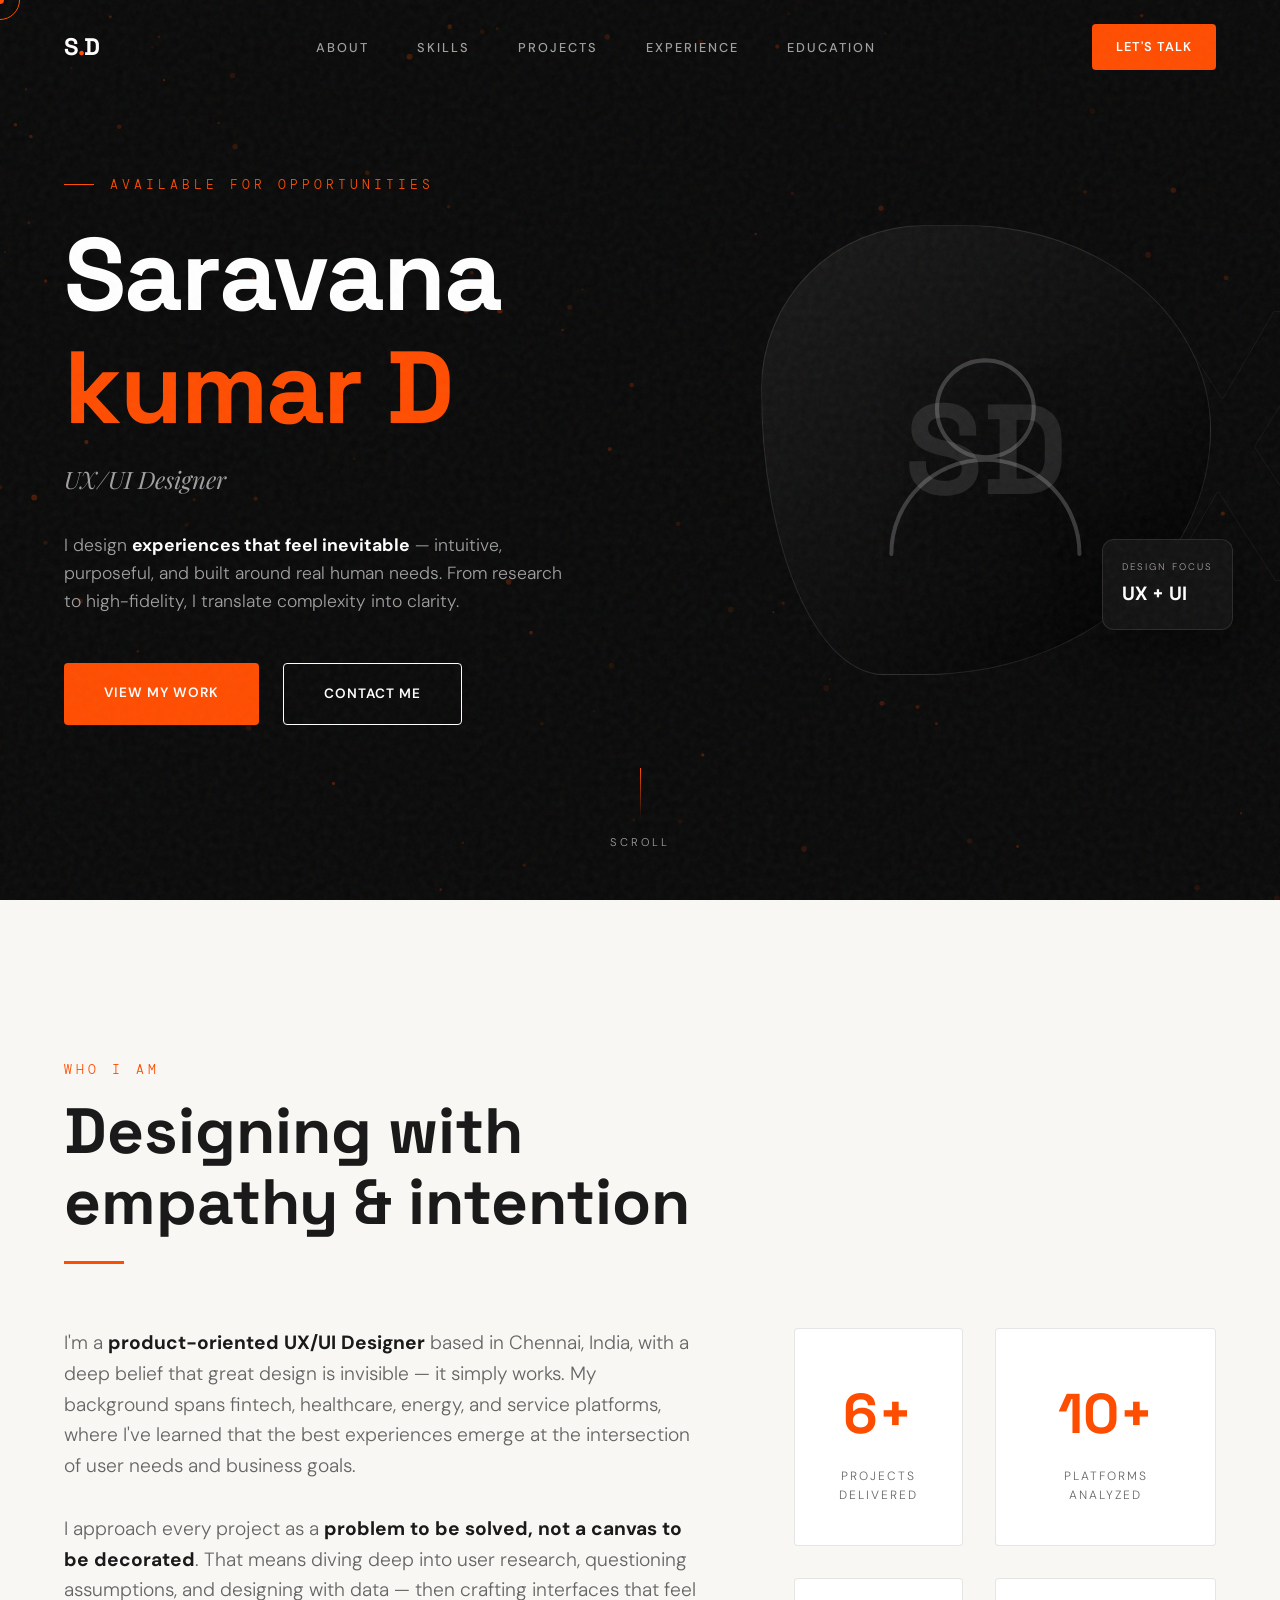
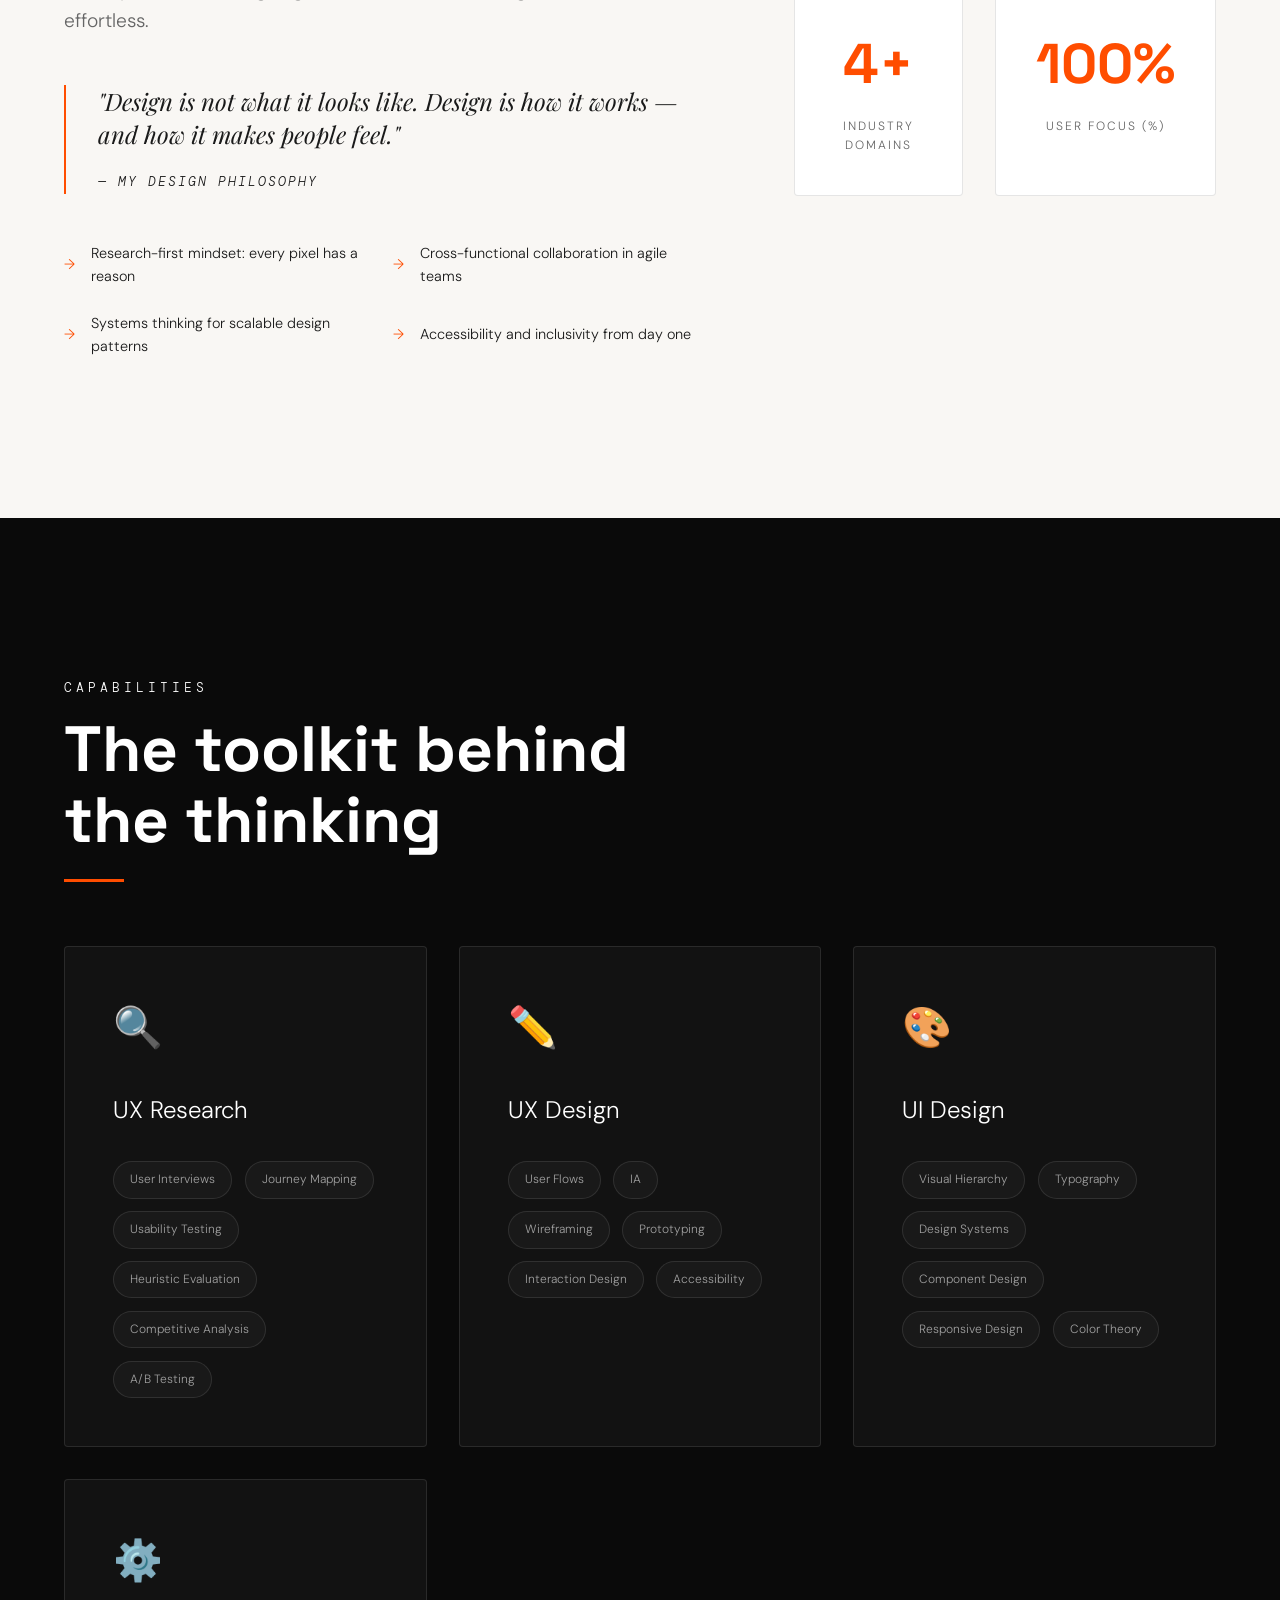
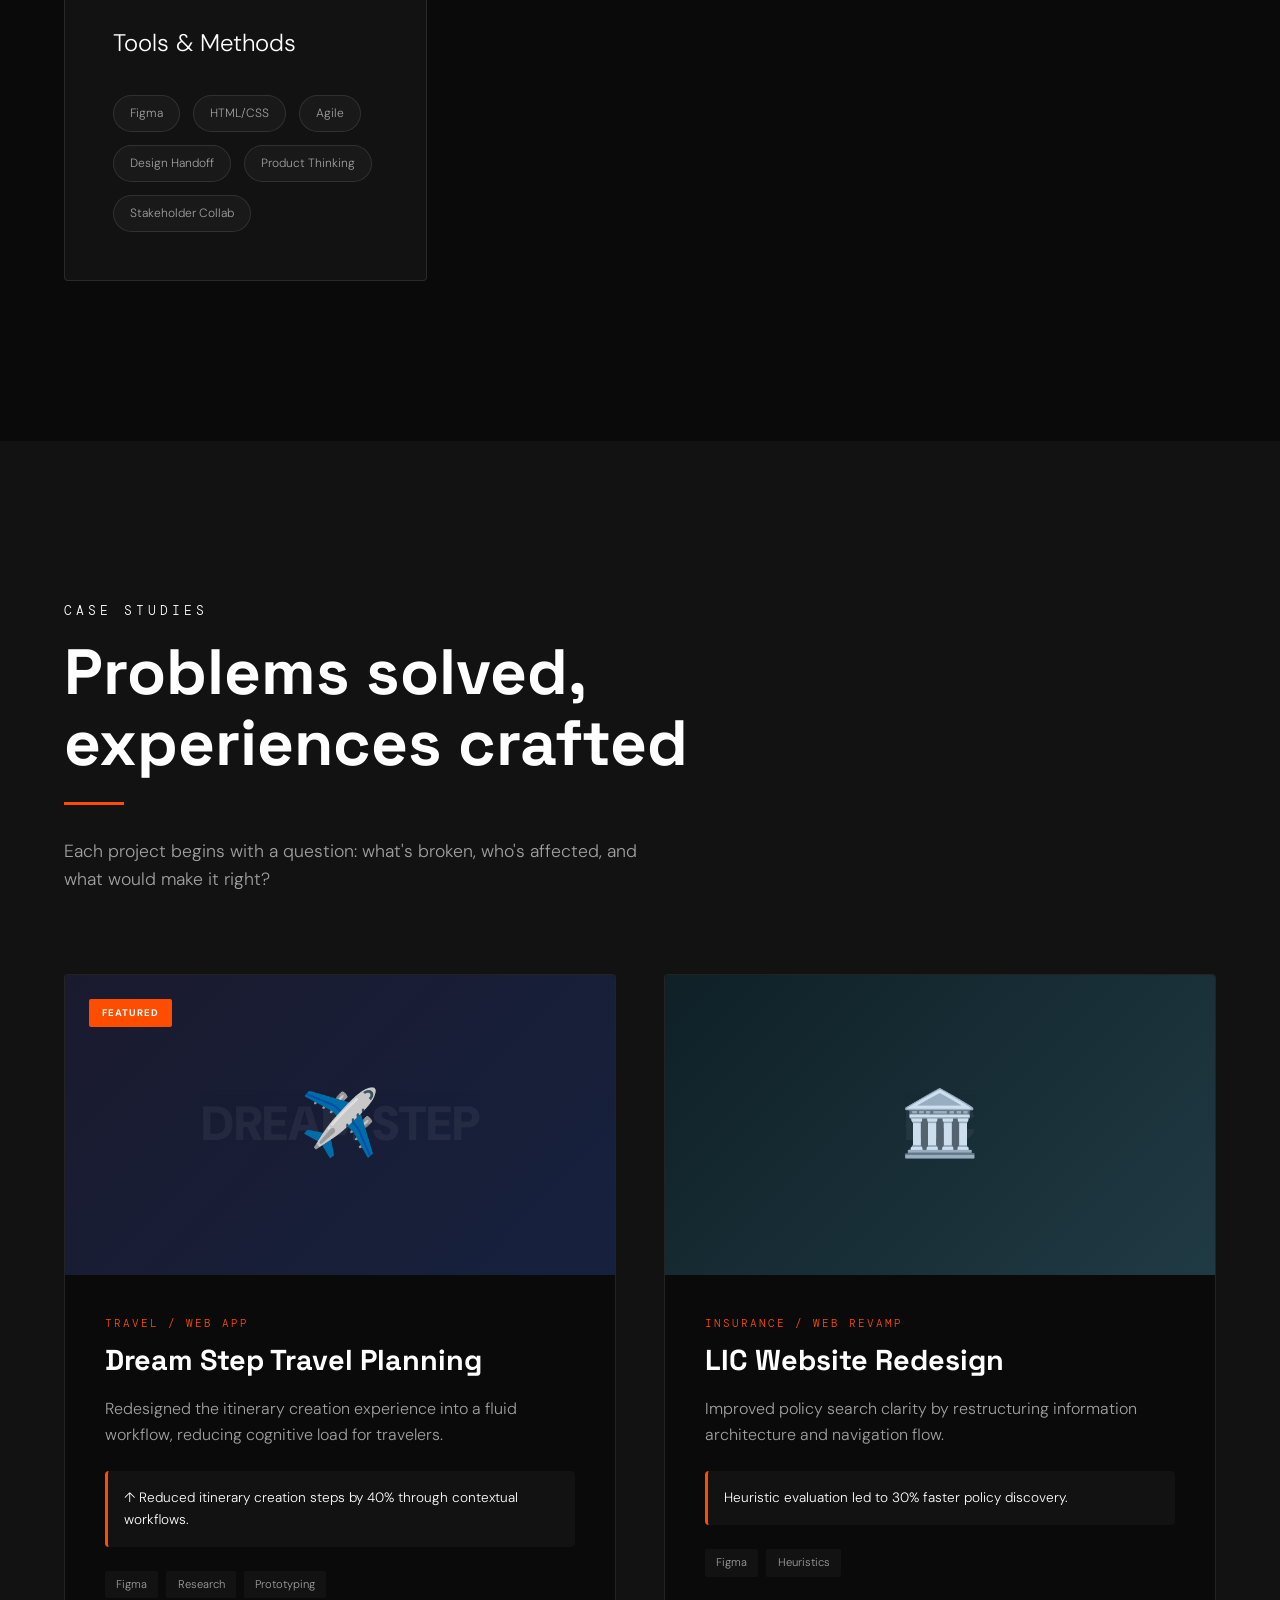
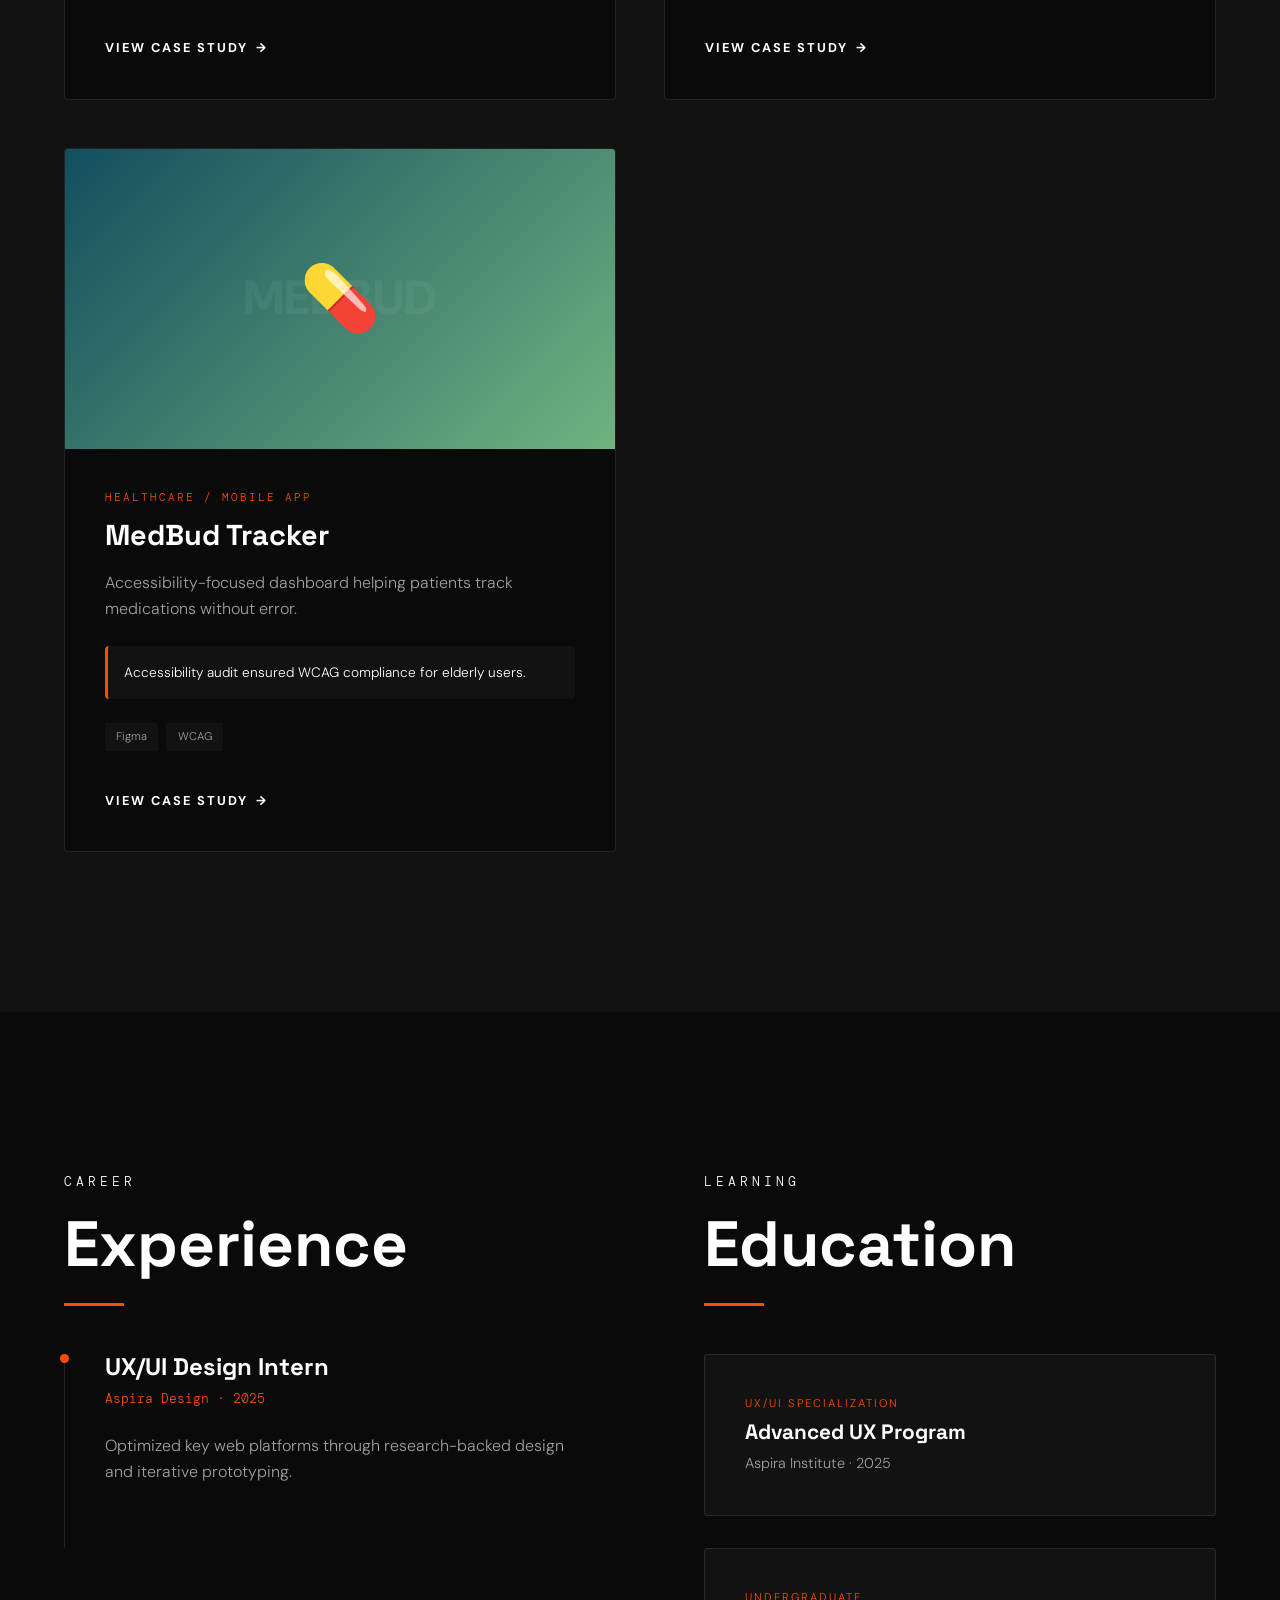
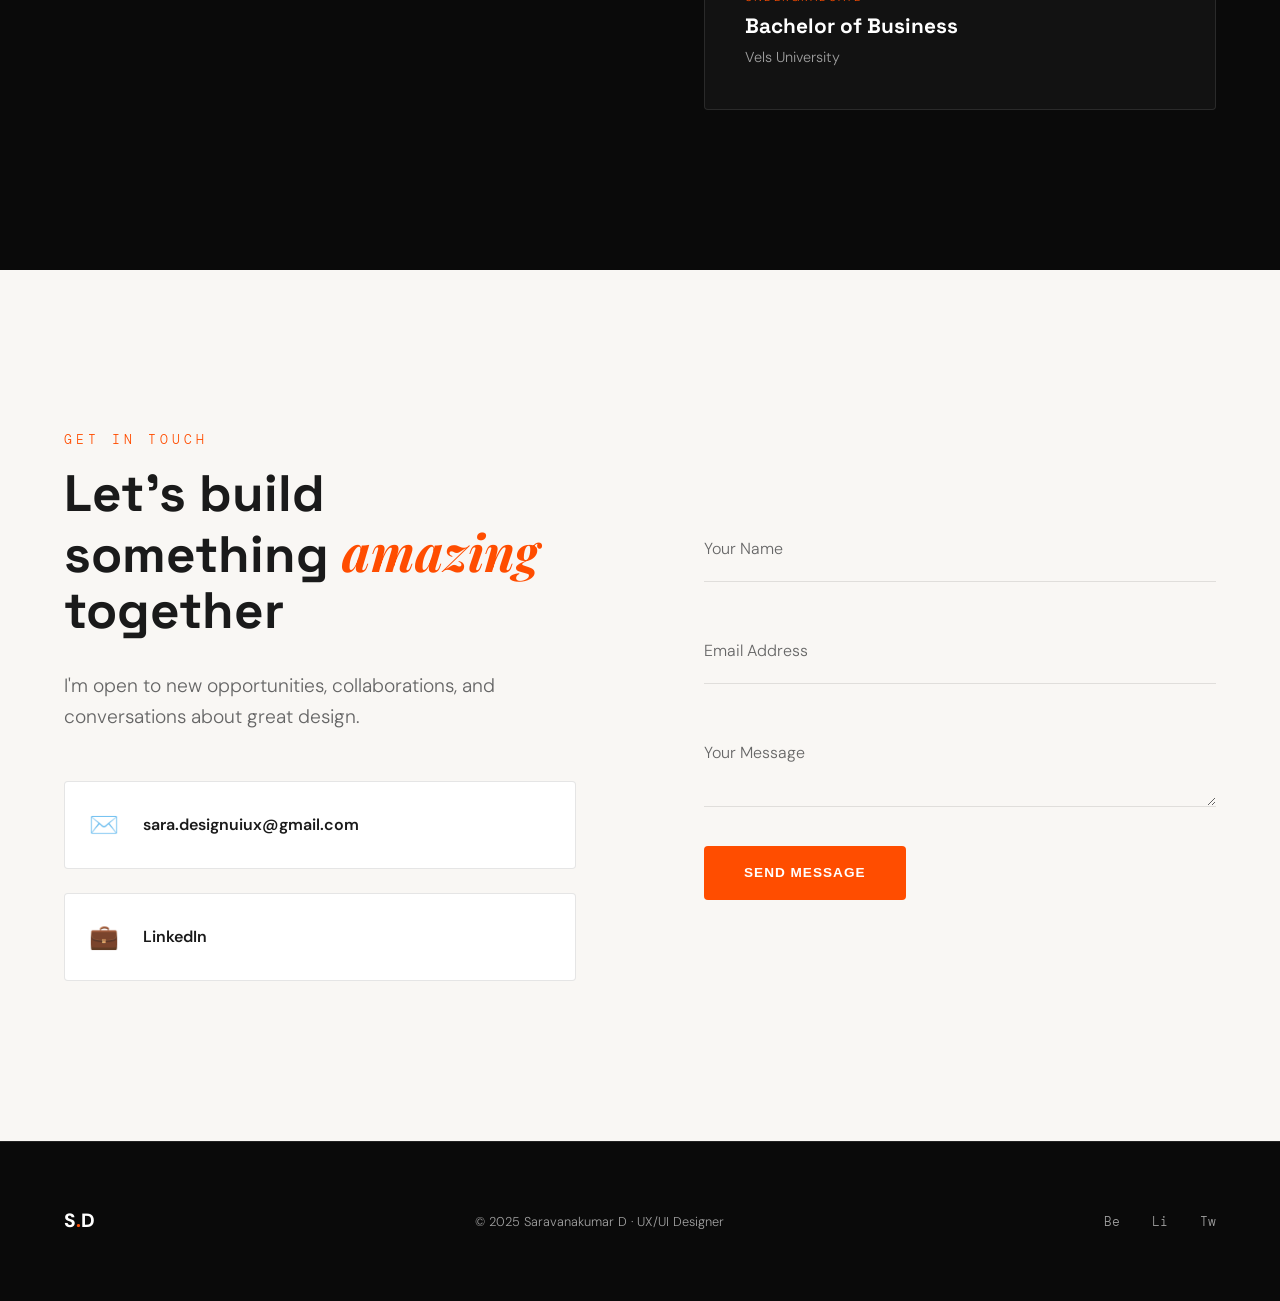
==== index.html @ cafb4a73 "Initial commit" ====
<!DOCTYPE html>
<html lang="en">
<head>
    <meta charset="UTF-8">
    <meta name="viewport" content="width=device-width, initial-scale=1.0">
    
    <!-- SEO Meta Tags -->
    <title>Saravanakumar D — UX/UI Designer & Product Thinker</title>
    <meta name="description" content="Portfolio of Saravanakumar D, a product-oriented UX/UI Designer based in Chennai. Designing intuitive, purposeful experiences that bridge user needs and business goals.">
    <meta name="keywords" content="UX Designer, UI Designer, Product Designer, Portfolio, Chennai, Saravanakumar, Design System, User Research">
    <meta name="author" content="Saravanakumar D">
    
    <!-- Open Graph / Facebook -->
    <meta property="og:type" content="website">
    <meta property="og:url" content="https://saravanakumar-portfolio.vercel.app/">
    <meta property="og:title" content="Saravanakumar D — UX/UI Designer">
    <meta property="og:description" content="Designing experiences that feel inevitable — intuitive, purposeful, and built around real human needs.">
    <meta property="og:image" content="https://saravanakumar-portfolio.vercel.app/og-image.png">

    <!-- Twitter -->
    <meta property="twitter:card" content="summary_large_image">
    <meta property="twitter:url" content="https://saravanakumar-portfolio.vercel.app/">
    <meta property="twitter:title" content="Saravanakumar D — UX/UI Designer">
    <meta property="twitter:description" content="Designing experiences that feel inevitable — intuitive, purposeful, and built around real human needs.">
    <meta property="twitter:image" content="https://saravanakumar-portfolio.vercel.app/og-image.png">

    <!-- Favicon -->
    <link rel="icon" type="image/svg+xml" href="data:image/svg+xml,<svg xmlns='http://www.w3.org/2000/svg' viewBox='0 0 100 100'><text y='.9em' font-size='90'>🎨</text></svg>">

    <!-- Fonts -->
    <link rel="preconnect" href="https://fonts.googleapis.com">
    <link rel="preconnect" href="https://fonts.gstatic.com" crossorigin>
    <link href="https://fonts.googleapis.com/css2?family=Playfair+Display:ital,wght@0,400;0,700;0,900;1,400&family=DM+Sans:wght@300;400;500;700&family=DM+Mono:wght@400;500&family=Space+Grotesk:wght@300;400;500;600;700&display=swap" rel="stylesheet">

    <!-- CSS -->
    <link rel="stylesheet" href="styles.css">
</head>
<body class="loading">
    
    <!-- Progress Bar -->
    <div id="progress-bar"></div>

    <!-- Custom Cursor -->
    <div id="cursor"></div>
    <div id="cursor-ring"></div>

    <!-- Navigation -->
    <nav id="nav">
        <a href="#hero" class="nav-logo">S<span>.</span>D</a>
        <ul class="nav-links">
            <li><a href="#about">About</a></li>
            <li><a href="#skills">Skills</a></li>
            <li><a href="#projects">Projects</a></li>
            <li><a href="#experience">Experience</a></li>
            <li><a href="#education">Education</a></li>
        </ul>
        <div class="nav-actions">
            <a href="#contact" class="nav-cta">Let's Talk</a>
            <button class="hamburger" id="hamburger" aria-label="Toggle Menu">
                <span></span><span></span><span></span>
            </button>
        </div>
    </nav>

    <!-- Mobile menu -->
    <div class="mobile-menu" id="mobileMenu">
        <button class="mobile-close" id="mobileClose" aria-label="Close Menu">✕</button>
        <div class="mobile-links">
            <a href="#about" class="mobile-link">About</a>
            <a href="#skills" class="mobile-link">Skills</a>
            <a href="#projects" class="mobile-link">Projects</a>
            <a href="#experience" class="mobile-link">Experience</a>
            <a href="#education" class="mobile-link">Education</a>
            <a href="#contact" class="mobile-link">Contact</a>
        </div>
    </div>

    <!-- Hero -->
    <section id="hero">
        <div class="hero-canvas-container">
            <canvas id="hero-canvas"></canvas>
        </div>
        <div class="hero-bg-text" id="hero-bg-text">UX</div>
        <div class="hero-content">
            <div class="hero-left">
                <div class="hero-eyebrow-container">
                    <p class="hero-eyebrow">Available for opportunities</p>
                </div>
                <h1 class="hero-name split-text">Saravana<br><span class="accent-text">kumar D</span></h1>
                <p class="hero-title typewriter" data-words='["UX/UI Designer", "Product Thinker", "Problem Solver"]'></p>
                <p class="hero-tagline">I design <strong>experiences that feel inevitable</strong> — intuitive, purposeful, and built around real human needs. From research to high-fidelity, I translate complexity into clarity.</p>
                <div class="hero-ctas">
                    <a href="#projects" class="btn-primary magnetic">View My Work</a>
                    <a href="#contact" class="btn-outline magnetic">Contact Me</a>
                </div>
            </div>
            <div class="hero-right">
                <div class="hero-avatar-wrap">
                    <div class="hero-dot"></div>
                    <div class="hero-avatar">
                        <div class="hero-avatar-initials">SD</div>
                        <div class="hero-avatar-inner">
                            <svg class="hero-avatar-icon" viewBox="0 0 200 200" fill="none">
                                <circle cx="100" cy="72" r="36" stroke="currentColor" stroke-width="3"/>
                                <path d="M30 180c0-38.66 31.34-70 70-70s70 31.34 70 70" stroke="currentColor" stroke-width="3" stroke-linecap="round"/>
                            </svg>
                        </div>
                    </div>
                    <div class="hero-badge floating">
                        <div class="badge-label">Design Focus</div>
                        <div class="badge-value">UX + UI</div>
                    </div>
                </div>
            </div>
        </div>
        <div class="hero-scroll-hint">
            <div class="scroll-line"></div>
            <span>Scroll</span>
        </div>
    </section>

    <!-- About -->
    <section id="about">
        <div class="container">
            <div class="section-header reveal">
                <p class="section-tag">Who I Am</p>
                <h2 class="section-title">Designing with<br>empathy & intention</h2>
                <div class="section-line"></div>
            </div>
            <div class="about-grid">
                <div class="about-text reveal-left">
                    <p>I'm a <strong>product-oriented UX/UI Designer</strong> based in Chennai, India, with a deep belief that great design is invisible — it simply works. My background spans fintech, healthcare, energy, and service platforms, where I've learned that the best experiences emerge at the intersection of user needs and business goals.</p>
                    <p>I approach every project as a <strong>problem to be solved, not a canvas to be decorated</strong>. That means diving deep into user research, questioning assumptions, and designing with data — then crafting interfaces that feel effortless.</p>
                    <div class="philosophy-block">
                        <blockquote>"Design is not what it looks like. Design is how it works — and how it makes people feel."</blockquote>
                        <cite>— My Design Philosophy</cite>
                    </div>
                    <ul class="differentiator-list">
                        <li>Research-first mindset: every pixel has a reason</li>
                        <li>Cross-functional collaboration in agile teams</li>
                        <li>Systems thinking for scalable design patterns</li>
                        <li>Accessibility and inclusivity from day one</li>
                    </ul>
                </div>
                <div class="about-visual reveal-right">
                    <div class="about-numbers">
                        <div class="num-card">
                            <div class="num" data-target="6">0</div>
                            <div class="num-label">Projects Delivered</div>
                        </div>
                        <div class="num-card">
                            <div class="num" data-target="10">0</div>
                            <div class="num-label">Platforms Analyzed</div>
                        </div>
                        <div class="num-card">
                            <div class="num" data-target="4">0</div>
                            <div class="num-label">Industry Domains</div>
                        </div>
                        <div class="num-card">
                            <div class="num" data-target="100">0</div>
                            <div class="num-label">User Focus (%)</div>
                        </div>
                    </div>
                </div>
            </div>
        </div>
    </section>

    <!-- Skills -->
    <section id="skills">
        <div class="container">
            <div class="section-header reveal">
                <p class="section-tag">Capabilities</p>
                <h2 class="section-title">The toolkit behind<br>the thinking</h2>
                <div class="section-line"></div>
            </div>
            <div class="skills-grid">
                <div class="skill-category reveal">
                    <div class="skill-category-icon">🔍</div>
                    <div class="skill-category-title">UX Research</div>
                    <div class="skill-tags">
                        <span class="skill-tag">User Interviews</span>
                        <span class="skill-tag">Journey Mapping</span>
                        <span class="skill-tag">Usability Testing</span>
                        <span class="skill-tag">Heuristic Evaluation</span>
                        <span class="skill-tag">Competitive Analysis</span>
                        <span class="skill-tag">A/B Testing</span>
                    </div>
                </div>
                <div class="skill-category reveal">
                    <div class="skill-category-icon">✏️</div>
                    <div class="skill-category-title">UX Design</div>
                    <div class="skill-tags">
                        <span class="skill-tag">User Flows</span>
                        <span class="skill-tag">IA</span>
                        <span class="skill-tag">Wireframing</span>
                        <span class="skill-tag">Prototyping</span>
                        <span class="skill-tag">Interaction Design</span>
                        <span class="skill-tag">Accessibility</span>
                    </div>
                </div>
                <div class="skill-category reveal">
                    <div class="skill-category-icon">🎨</div>
                    <div class="skill-category-title">UI Design</div>
                    <div class="skill-tags">
                        <span class="skill-tag">Visual Hierarchy</span>
                        <span class="skill-tag">Typography</span>
                        <span class="skill-tag">Design Systems</span>
                        <span class="skill-tag">Component Design</span>
                        <span class="skill-tag">Responsive Design</span>
                        <span class="skill-tag">Color Theory</span>
                    </div>
                </div>
                <div class="skill-category reveal">
                    <div class="skill-category-icon">⚙️</div>
                    <div class="skill-category-title">Tools & Methods</div>
                    <div class="skill-tags">
                        <span class="skill-tag">Figma</span>
                        <span class="skill-tag">HTML/CSS</span>
                        <span class="skill-tag">Agile</span>
                        <span class="skill-tag">Design Handoff</span>
                        <span class="skill-tag">Product Thinking</span>
                        <span class="skill-tag">Stakeholder Collab</span>
                    </div>
                </div>
            </div>
        </div>
    </section>

    <!-- Projects -->
    <section id="projects">
        <div class="container">
            <div class="section-header reveal">
                <p class="section-tag">Case Studies</p>
                <h2 class="section-title">Problems solved,<br>experiences crafted</h2>
                <div class="section-line"></div>
                <p class="projects-intro">Each project begins with a question: what's broken, who's affected, and what would make it right?</p>
            </div>
            
            <div class="projects-grid">
                <!-- Project 1: Dream Step -->
                <div class="project-card reveal" data-tilt>
                    <div class="project-card-visual" style="background: linear-gradient(135deg, #1a1a2e 0%, #16213e 100%);">
                        <div class="project-visual-label">Dream Step</div>
                        <div class="project-visual-icon">✈️</div>
                        <span class="project-tag">Featured</span>
                    </div>
                    <div class="project-card-body">
                        <p class="project-domain">Travel / Web App</p>
                        <h3 class="project-title">Dream Step Travel Planning</h3>
                        <p class="project-description">Redesigned the itinerary creation experience into a fluid workflow, reducing cognitive load for travelers.</p>
                        <div class="project-outcome">↑ Reduced itinerary creation steps by 40% through contextual workflows.</div>
                        <div class="project-tags">
                            <span class="tool-chip">Figma</span>
                            <span class="tool-chip">Research</span>
                            <span class="tool-chip">Prototyping</span>
                        </div>
                        <div class="project-ctas">
                            <a href="https://www.behance.net/sara0408" target="_blank" class="project-link primary">View Case Study</a>
                        </div>
                    </div>
                </div>

                <!-- Project 2: LIC -->
                <div class="project-card reveal" data-tilt>
                    <div class="project-card-visual" style="background: linear-gradient(135deg, #0f2027, #203a43);">
                        <div class="project-visual-label">LIC</div>
                        <div class="project-visual-icon">🏛️</div>
                    </div>
                    <div class="project-card-body">
                        <p class="project-domain">Insurance / Web Revamp</p>
                        <h3 class="project-title">LIC Website Redesign</h3>
                        <p class="project-description">Improved policy search clarity by restructuring information architecture and navigation flow.</p>
                        <div class="project-outcome">Heuristic evaluation led to 30% faster policy discovery.</div>
                        <div class="project-tags">
                            <span class="tool-chip">Figma</span>
                            <span class="tool-chip">Heuristics</span>
                        </div>
                        <div class="project-ctas">
                            <a href="https://www.behance.net/sara0408" target="_blank" class="project-link primary">View Case Study</a>
                        </div>
                    </div>
                </div>

                <!-- Project 3: MedBud -->
                <div class="project-card reveal" data-tilt>
                    <div class="project-card-visual" style="background: linear-gradient(135deg, #134e5e, #71b280);">
                        <div class="project-visual-label">MedBud</div>
                        <div class="project-visual-icon">💊</div>
                    </div>
                    <div class="project-card-body">
                        <p class="project-domain">Healthcare / Mobile App</p>
                        <h3 class="project-title">MedBud Tracker</h3>
                        <p class="project-description">Accessibility-focused dashboard helping patients track medications without error.</p>
                        <div class="project-outcome">Accessibility audit ensured WCAG compliance for elderly users.</div>
                        <div class="project-tags">
                            <span class="tool-chip">Figma</span>
                            <span class="tool-chip">WCAG</span>
                        </div>
                        <div class="project-ctas">
                            <a href="https://www.behance.net/sara0408" target="_blank" class="project-link primary">View Case Study</a>
                        </div>
                    </div>
                </div>

                <!-- More projects can be added here -->
            </div>
        </div>
    </section>

    <!-- Experience & Education -->
    <section id="experience">
        <div class="container">
            <div class="dual-grid">
                <div class="exp-section reveal-left">
                    <div class="section-header">
                        <p class="section-tag">Career</p>
                        <h2 class="section-title">Experience</h2>
                        <div class="section-line"></div>
                    </div>
                    <div class="exp-timeline">
                        <div class="exp-item">
                            <h3 class="exp-role">UX/UI Design Intern</h3>
                            <p class="exp-company">Aspira Design · 2025</p>
                            <p class="exp-desc">Optimized key web platforms through research-backed design and iterative prototyping.</p>
                        </div>
                    </div>
                </div>
                <div class="edu-section reveal-right">
                    <div class="section-header">
                        <p class="section-tag">Learning</p>
                        <h2 class="section-title">Education</h2>
                        <div class="section-line"></div>
                    </div>
                    <div class="edu-grid">
                        <div class="edu-card">
                            <p class="edu-type">UX/UI Specialization</p>
                            <h3 class="edu-degree">Advanced UX Program</h3>
                            <p class="edu-institution">Aspira Institute · 2025</p>
                        </div>
                        <div class="edu-card">
                            <p class="edu-type">Undergraduate</p>
                            <h3 class="edu-degree">Bachelor of Business</h3>
                            <p class="edu-institution">Vels University</p>
                        </div>
                    </div>
                </div>
            </div>
        </div>
    </section>

    <!-- Contact -->
    <section id="contact">
        <div class="container">
            <div class="contact-wrap">
                <div class="contact-info reveal-left">
                    <p class="section-tag">Get In Touch</p>
                    <h2 class="contact-title">Let's build something <span class="accent-text italic">amazing</span> together</h2>
                    <p class="contact-desc">I'm open to new opportunities, collaborations, and conversations about great design.</p>
                    <div class="contact-links">
                        <a href="mailto:sara.designuiux@gmail.com" class="contact-link magnetic">
                            <span class="icon">✉️</span>
                            <span class="text">sara.designuiux@gmail.com</span>
                        </a>
                        <a href="https://www.linkedin.com/in/sara0408/" target="_blank" class="contact-link magnetic">
                            <span class="icon">💼</span>
                            <span class="text">LinkedIn</span>
                        </a>
                    </div>
                </div>
                <div class="contact-form-container reveal-right">
                    <form class="contact-form" id="contact-form">
                        <div class="form-group">
                            <input type="text" id="name" required placeholder=" ">
                            <label for="name">Your Name</label>
                        </div>
                        <div class="form-group">
                            <input type="email" id="email" required placeholder=" ">
                            <label for="email">Email Address</label>
                        </div>
                        <div class="form-group">
                            <textarea id="message" required placeholder=" "></textarea>
                            <label for="message">Your Message</label>
                        </div>
                        <button type="submit" class="form-submit btn-primary magnetic">Send Message</button>
                    </form>
                </div>
            </div>
        </div>
    </section>

    <!-- Footer -->
    <footer>
        <div class="container">
            <div class="footer-content">
                <div class="footer-logo">S<span>.</span>D</div>
                <p class="footer-copy">© 2025 Saravanakumar D · UX/UI Designer</p>
                <div class="footer-socials">
                    <a href="#" class="social-link">Be</a>
                    <a href="#" class="social-link">Li</a>
                    <a href="#" class="social-link">Tw</a>
                </div>
            </div>
        </div>
    </footer>

    <!-- JS Scripts -->
    <script src="script.js"></script>
</body>
</html>
---- styles.css ----
/* ── Design System ── */
:root {
    /* Colors */
    --bg-primary: #0a0a0a;
    --bg-secondary: #121212;
    --bg-paper: #f9f7f4;
    --text-primary: #ffffff;
    --text-secondary: #a0a0a0;
    --text-dark: #1a1a1a;
    --text-muted: #666666;
    --accent: #ff4d00; /* Vibrant Orange */
    --accent-glow: rgba(255, 77, 0, 0.3);
    --border: rgba(255, 255, 255, 0.1);
    --border-dark: rgba(0, 0, 0, 0.1);
    --glass: rgba(255, 255, 255, 0.03);
    --glass-dark: rgba(0, 0, 0, 0.6);
    
    /* Typography */
    --font-serif: 'Playfair Display', serif;
    --font-sans: 'Space Grotesk', sans-serif;
    --font-body: 'DM Sans', sans-serif;
    --font-mono: 'DM Mono', monospace;

    /* Spacing & Misc */
    --section-padding: 10rem 5vw;
    --container-max: 1400px;
    --radius: 4px;
    --transition: 0.6s cubic-bezier(0.22, 1, 0.36, 1);
    --transition-fast: 0.3s ease;
}

/* ── Base Styles ── */
*, *::before, *::after {
    box-sizing: border-box;
    margin: 0;
    padding: 0;
}

html {
    scroll-behavior: smooth;
    font-size: 16px;
    background: var(--bg-primary);
}

body {
    font-family: var(--font-body);
    font-weight: 300;
    line-height: 1.6;
    color: var(--text-primary);
    overflow-x: hidden;
    background: var(--bg-primary);
}

body.loading {
    overflow: hidden;
}

.container {
    max-width: var(--container-max);
    margin: 0 auto;
    width: 100%;
}

a {
    text-decoration: none;
    color: inherit;
    transition: var(--transition-fast);
}

ul {
    list-style: none;
}

img {
    max-width: 100%;
    display: block;
}

h1, h2, h3, h4 {
    font-family: var(--font-sans);
    line-height: 1.1;
    font-weight: 700;
}

.accent-text {
    color: var(--accent);
}

.italic {
    font-style: italic;
    font-family: var(--font-serif);
}

/* ── Custom Scrollbar ── */
::-webkit-scrollbar {
    width: 6px;
}
::-webkit-scrollbar-track {
    background: var(--bg-primary);
}
::-webkit-scrollbar-thumb {
    background: var(--accent);
    border-radius: 10px;
}

/* ── Grain Texture Overlay ── */
body::after {
    content: '';
    position: fixed;
    top: 0; left: 0;
    width: 100%; height: 100%;
    background-image: url("data:image/svg+xml,%3Csvg viewBox='0 0 200 200' xmlns='http://www.w3.org/2000/svg'%3E%3Cfilter id='noiseFilter'%3E%3CfeTurbulence type='fractalNoise' baseFrequency='0.65' numOctaves='3' stitchTiles='stitch'/%3E%3C/filter%3E%3Crect width='100%25' height='100%25' filter='url(%23noiseFilter)'/%3E%3C/svg%3E");
    opacity: 0.05;
    pointer-events: none;
    z-index: 9999;
}

/* ── Progress Bar ── */
#progress-bar {
    position: fixed;
    top: 0; left: 0;
    height: 3px;
    background: var(--accent);
    z-index: 10001;
    width: 0%;
    transition: width 0.1s ease;
}

/* ── Cursor ── */
#cursor {
    position: fixed; width: 8px; height: 8px;
    background: var(--accent); border-radius: 50%;
    pointer-events: none; z-index: 10000;
    transform: translate(-50%, -50%);
    transition: transform 0.1s ease;
}
#cursor-ring {
    position: fixed; width: 40px; height: 40px;
    border: 1px solid var(--accent); border-radius: 50%;
    pointer-events: none; z-index: 9999;
    transform: translate(-50%, -50%);
    transition: transform 0.2s cubic-bezier(0.23, 1, 0.32, 1);
}

/* ── Navigation ── */
nav {
    position: fixed;
    top: 0; left: 0; right: 0;
    display: flex;
    justify-content: space-between;
    align-items: center;
    padding: 1.5rem 5vw;
    z-index: 1000;
    transition: var(--transition);
}

nav.scrolled {
    background: var(--glass-dark);
    backdrop-filter: blur(20px);
    padding: 1rem 5vw;
    border-bottom: 1px solid var(--border);
}

.nav-logo {
    font-family: var(--font-sans);
    font-size: 1.5rem;
    font-weight: 800;
    letter-spacing: -1px;
}

.nav-logo span {
    color: var(--accent);
}

.nav-links {
    display: flex;
    gap: 3rem;
}

.nav-links a {
    font-size: 0.8rem;
    font-weight: 500;
    text-transform: uppercase;
    letter-spacing: 2px;
    color: var(--text-secondary);
    position: relative;
}

.nav-links a:hover, .nav-links a.active {
    color: var(--text-primary);
}

.nav-links a::after {
    content: '';
    position: absolute;
    bottom: -5px; left: 0;
    width: 0; height: 1px;
    background: var(--accent);
    transition: var(--transition-fast);
}

.nav-links a:hover::after, .nav-links a.active::after {
    width: 100%;
}

.nav-actions {
    display: flex;
    align-items: center;
    gap: 2rem;
}

.nav-cta {
    padding: 0.8rem 1.5rem;
    background: var(--accent);
    color: white;
    font-size: 0.8rem;
    font-weight: 600;
    text-transform: uppercase;
    letter-spacing: 1px;
    border-radius: var(--radius);
}

.nav-cta:hover {
    transform: translateY(-2px);
    box-shadow: 0 10px 20px var(--accent-glow);
}

.hamburger {
    display: none;
    flex-direction: column;
    gap: 6px;
    background: none;
    border: none;
    cursor: pointer;
}

.hamburger span {
    width: 25px;
    height: 2px;
    background: var(--text-primary);
    transition: var(--transition-fast);
}

/* ── Hero Section ── */
#hero {
    height: 100vh;
    width: 100%;
    display: flex;
    align-items: center;
    position: relative;
    overflow: hidden;
    padding: 0 5vw;
}

.hero-canvas-container {
    position: absolute;
    top: 0; left: 0;
    width: 100%; height: 100%;
    z-index: 0;
    opacity: 0.4;
}

.hero-bg-text {
    position: absolute;
    right: -5vw; top: 50%;
    transform: translateY(-50%);
    font-size: clamp(10rem, 30vw, 40rem);
    font-weight: 900;
    color: transparent;
    -webkit-text-stroke: 1px rgba(255, 255, 255, 0.05);
    line-height: 0.8;
    z-index: 1;
    pointer-events: none;
}

.hero-content {
    display: grid;
    grid-template-columns: 1.2fr 0.8fr;
    align-items: center;
    width: 100%;
    position: relative;
    z-index: 2;
}

.hero-eyebrow {
    font-family: var(--font-mono);
    color: var(--accent);
    text-transform: uppercase;
    letter-spacing: 4px;
    font-size: 0.8rem;
    margin-bottom: 1.5rem;
    display: flex;
    align-items: center;
    gap: 1rem;
}

.hero-eyebrow::before {
    content: '';
    width: 30px;
    height: 1px;
    background: var(--accent);
}

.hero-name {
    font-size: clamp(4rem, 8vw, 7rem);
    margin-bottom: 1rem;
    letter-spacing: -2px;
}

.hero-title {
    font-size: 1.5rem;
    font-family: var(--font-serif);
    font-style: italic;
    color: var(--text-secondary);
    margin-bottom: 2rem;
    min-height: 1.5em;
}

.hero-tagline {
    max-width: 500px;
    color: var(--text-secondary);
    font-size: 1.1rem;
    margin-bottom: 3rem;
}

.hero-tagline strong {
    color: var(--text-primary);
}

.hero-ctas {
    display: flex;
    gap: 1.5rem;
}

.btn-primary {
    padding: 1.2rem 2.5rem;
    background: var(--accent);
    color: white;
    font-weight: 600;
    text-transform: uppercase;
    letter-spacing: 1px;
    font-size: 0.85rem;
    border-radius: var(--radius);
    display: inline-block;
}

.btn-outline {
    padding: 1.2rem 2.5rem;
    border: 1px solid var(--text-primary);
    color: var(--text-primary);
    font-weight: 600;
    text-transform: uppercase;
    letter-spacing: 1px;
    font-size: 0.85rem;
    border-radius: var(--radius);
    display: inline-block;
}

.btn-outline:hover {
    background: var(--text-primary);
    color: var(--bg-primary);
}

.hero-avatar-wrap {
    position: relative;
    width: 100%;
    max-width: 450px;
    aspect-ratio: 1;
    margin: 0 auto;
}

.hero-avatar {
    width: 100%; height: 100%;
    background: linear-gradient(135deg, #1a1a1a, #000);
    border: 1px solid var(--border);
    border-radius: 40% 60% 70% 30% / 40% 50% 60% 70%;
    display: flex;
    align-items: center;
    justify-content: center;
    position: relative;
    overflow: hidden;
    animation: blob 10s infinite alternate;
}

@keyframes blob {
    0% { border-radius: 40% 60% 70% 30% / 40% 50% 60% 70%; }
    100% { border-radius: 70% 30% 50% 50% / 30% 60% 40% 70%; }
}

.hero-avatar-initials {
    font-size: 8rem;
    font-weight: 900;
    opacity: 0.1;
    font-family: var(--font-sans);
}

.hero-avatar-inner {
    position: absolute;
    width: 60%;
    color: var(--text-primary);
    opacity: 0.2;
}

.hero-badge {
    position: absolute;
    bottom: 10%; right: -5%;
    background: var(--bg-secondary);
    border: 1px solid var(--border);
    padding: 1.2rem;
    border-radius: 12px;
    box-shadow: 0 20px 40px rgba(0,0,0,0.5);
    z-index: 10;
}

.badge-label {
    font-size: 0.6rem;
    text-transform: uppercase;
    letter-spacing: 2px;
    color: var(--text-secondary);
    margin-bottom: 0.3rem;
}

.badge-value {
    font-weight: 700;
    font-size: 1.2rem;
    font-family: var(--font-sans);
}

.hero-scroll-hint {
    position: absolute;
    bottom: 3rem; left: 50%;
    transform: translateX(-50%);
    display: flex;
    flex-direction: column;
    align-items: center;
    gap: 1rem;
    color: var(--text-secondary);
    font-size: 0.7rem;
    text-transform: uppercase;
    letter-spacing: 3px;
}

.scroll-line {
    width: 1px; height: 50px;
    background: linear-gradient(to bottom, var(--accent), transparent);
    animation: scroll-line 2s infinite;
}

@keyframes scroll-line {
    0% { transform: scaleY(0); transform-origin: top; }
    50% { transform: scaleY(1); transform-origin: top; }
    51% { transform: scaleY(1); transform-origin: bottom; }
    100% { transform: scaleY(0); transform-origin: bottom; }
}

/* ── Reveal Animations ── */
.reveal { opacity: 0; transform: translateY(40px); transition: var(--transition); }
.reveal-left { opacity: 0; transform: translateX(-40px); transition: var(--transition); }
.reveal-right { opacity: 0; transform: translateX(40px); transition: var(--transition); }
.visible { opacity: 1; transform: translate(0, 0); }

/* ── About Section ── */
#about {
    background: var(--bg-paper);
    color: var(--text-dark);
    padding: var(--section-padding);
}

#about .section-tag { color: var(--accent); }
#about .section-title { color: var(--text-dark); }
#about .section-line { background: var(--accent); }

.about-grid {
    display: grid;
    grid-template-columns: 1.2fr 0.8fr;
    gap: 6rem;
    margin-top: 4rem;
}

.about-text p {
    font-size: 1.2rem;
    margin-bottom: 2rem;
    color: var(--text-muted);
}

.about-text strong {
    color: var(--text-dark);
}

.philosophy-block {
    margin: 3rem 0;
    padding-left: 2rem;
    border-left: 2px solid var(--accent);
}

.philosophy-block blockquote {
    font-family: var(--font-serif);
    font-size: 1.5rem;
    font-style: italic;
    line-height: 1.4;
    margin-bottom: 1rem;
}

.philosophy-block cite {
    font-family: var(--font-mono);
    font-size: 0.8rem;
    text-transform: uppercase;
    letter-spacing: 2px;
}

.differentiator-list {
    display: grid;
    grid-template-columns: 1fr 1fr;
    gap: 1.5rem;
}

.differentiator-list li {
    font-size: 0.9rem;
    display: flex;
    align-items: center;
    gap: 1rem;
}

.differentiator-list li::before {
    content: '→';
    color: var(--accent);
}

.about-numbers {
    display: grid;
    grid-template-columns: 1fr 1fr;
    gap: 2rem;
}

.num-card {
    padding: 2.5rem;
    background: white;
    border: 1px solid var(--border-dark);
    border-radius: var(--radius);
    text-align: center;
    transition: var(--transition);
}

.num-card:hover {
    transform: translateY(-10px);
    box-shadow: 0 20px 40px rgba(0,0,0,0.05);
    border-color: var(--accent);
}

.num {
    font-size: 3.5rem;
    font-family: var(--font-sans);
    font-weight: 700;
    color: var(--accent);
    margin-bottom: 0.5rem;
}

.num-label {
    font-size: 0.75rem;
    text-transform: uppercase;
    letter-spacing: 2px;
    color: var(--text-muted);
}

/* ── Section Headers ── */
.section-tag {
    font-family: var(--font-mono);
    font-size: 0.8rem;
    text-transform: uppercase;
    letter-spacing: 4px;
    margin-bottom: 1rem;
}

.section-title {
    font-size: clamp(2.5rem, 5vw, 4rem);
    margin-bottom: 1.5rem;
}

.section-line {
    width: 60px;
    height: 3px;
    background: var(--accent);
}

/* ── Skills Section ── */
#skills {
    padding: var(--section-padding);
}

.skills-grid {
    display: grid;
    grid-template-columns: repeat(auto-fit, minmax(280px, 1fr));
    gap: 2rem;
    margin-top: 4rem;
}

.skill-category {
    padding: 3rem;
    background: var(--bg-secondary);
    border: 1px solid var(--border);
    border-radius: var(--radius);
    transition: var(--transition);
}

.skill-category:hover {
    border-color: var(--accent);
    transform: translateY(-10px);
    background: #1a1a1a;
}

.skill-category-icon {
    font-size: 2.5rem;
    margin-bottom: 2rem;
}

.skill-category-title {
    font-size: 1.5rem;
    margin-bottom: 2rem;
}

.skill-tags {
    display: flex;
    flex-wrap: wrap;
    gap: 0.8rem;
}

.skill-tag {
    font-size: 0.75rem;
    padding: 0.5rem 1rem;
    background: var(--glass);
    border: 1px solid var(--border);
    border-radius: 100px;
    color: var(--text-secondary);
    transition: var(--transition-fast);
}

.skill-category:hover .skill-tag {
    border-color: var(--accent-glow);
    color: var(--text-primary);
}

/* ── Projects Section ── */
#projects {
    background: var(--bg-secondary);
    padding: var(--section-padding);
}

.projects-intro {
    max-width: 600px;
    color: var(--text-secondary);
    margin-top: 2rem;
    font-size: 1.1rem;
}

.projects-grid {
    display: grid;
    grid-template-columns: repeat(auto-fill, minmax(400px, 1fr));
    gap: 3rem;
    margin-top: 5rem;
}

.project-card {
    background: var(--bg-primary);
    border-radius: var(--radius);
    overflow: hidden;
    border: 1px solid var(--border);
    display: flex;
    flex-direction: column;
    transition: var(--transition);
}

.project-card:hover {
    transform: translateY(-10px);
    border-color: var(--accent);
    box-shadow: 0 30px 60px rgba(0,0,0,0.5);
}

.project-card-visual {
    height: 300px;
    position: relative;
    display: flex;
    align-items: center;
    justify-content: center;
    overflow: hidden;
}

.project-visual-label {
    font-size: 3rem;
    font-weight: 900;
    opacity: 0.05;
    position: absolute;
    text-transform: uppercase;
    text-align: center;
}

.project-visual-icon {
    font-size: 4rem;
    z-index: 1;
}

.project-tag {
    position: absolute;
    top: 1.5rem; left: 1.5rem;
    background: var(--accent);
    color: white;
    font-size: 0.6rem;
    text-transform: uppercase;
    font-weight: 700;
    padding: 0.4rem 0.8rem;
    border-radius: 2px;
    letter-spacing: 1px;
}

.project-card-body {
    padding: 2.5rem;
    flex: 1;
    display: flex;
    flex-direction: column;
}

.project-domain {
    font-family: var(--font-mono);
    font-size: 0.7rem;
    color: var(--accent);
    text-transform: uppercase;
    letter-spacing: 2px;
    margin-bottom: 0.8rem;
}

.project-title {
    font-size: 1.8rem;
    margin-bottom: 1.2rem;
}

.project-description {
    color: var(--text-secondary);
    margin-bottom: 1.5rem;
    font-size: 1rem;
}

.project-outcome {
    background: var(--glass);
    padding: 1rem;
    border-radius: 4px;
    font-size: 0.85rem;
    margin-bottom: 1.5rem;
    border-left: 3px solid var(--accent);
}

.project-tags {
    display: flex;
    gap: 0.5rem;
    margin-bottom: 2.5rem;
}

.tool-chip {
    font-size: 0.7rem;
    background: var(--bg-secondary);
    padding: 0.3rem 0.7rem;
    border-radius: 2px;
    color: var(--text-secondary);
}

.project-ctas {
    margin-top: auto;
}

.project-link.primary {
    font-size: 0.8rem;
    font-weight: 700;
    text-transform: uppercase;
    letter-spacing: 2px;
    display: flex;
    align-items: center;
    gap: 0.5rem;
}

.project-link.primary::after {
    content: '→';
    transition: var(--transition-fast);
}

.project-link.primary:hover::after {
    transform: translateX(5px);
}

/* ── Experience & Education ── */
#experience {
    padding: var(--section-padding);
}

.dual-grid {
    display: grid;
    grid-template-columns: 1fr 1fr;
    gap: 8rem;
}

.exp-timeline {
    margin-top: 3rem;
}

.exp-item {
    position: relative;
    padding-left: 2.5rem;
    padding-bottom: 4rem;
    border-left: 1px solid var(--border);
}

.exp-item::before {
    content: '';
    position: absolute;
    left: -5px; top: 0;
    width: 9px; height: 9px;
    background: var(--accent);
    border-radius: 50%;
}

.exp-role {
    font-size: 1.5rem;
    margin-bottom: 0.5rem;
}

.exp-company {
    font-family: var(--font-mono);
    font-size: 0.8rem;
    color: var(--accent);
    margin-bottom: 1.5rem;
}

.exp-desc {
    color: var(--text-secondary);
}

.edu-grid {
    margin-top: 3rem;
    display: grid;
    gap: 2rem;
}

.edu-card {
    padding: 2.5rem;
    background: var(--bg-secondary);
    border: 1px solid var(--border);
    border-radius: var(--radius);
}

.edu-type {
    font-size: 0.7rem;
    text-transform: uppercase;
    letter-spacing: 2px;
    color: var(--accent);
    margin-bottom: 0.5rem;
}

.edu-degree {
    font-size: 1.3rem;
    margin-bottom: 0.5rem;
}

.edu-institution {
    color: var(--text-secondary);
    font-size: 0.9rem;
}

/* ── Contact Section ── */
#contact {
    padding: var(--section-padding);
    background: var(--bg-paper);
    color: var(--text-dark);
}

#contact .section-tag { color: var(--accent); }

.contact-wrap {
    display: grid;
    grid-template-columns: 1fr 1fr;
    gap: 8rem;
    align-items: center;
}

.contact-title {
    font-size: clamp(2rem, 4vw, 3.5rem);
    margin-bottom: 2rem;
}

.contact-desc {
    font-size: 1.2rem;
    color: var(--text-muted);
    margin-bottom: 3rem;
}

.contact-links {
    display: flex;
    flex-direction: column;
    gap: 1.5rem;
}

.contact-link {
    display: flex;
    align-items: center;
    gap: 1.5rem;
    padding: 1.5rem;
    background: white;
    border: 1px solid var(--border-dark);
    border-radius: var(--radius);
    transition: var(--transition);
}

.contact-link:hover {
    border-color: var(--accent);
    transform: translateX(10px);
}

.contact-link .icon {
    font-size: 1.5rem;
}

.contact-link .text {
    font-weight: 600;
}

.contact-form {
    display: grid;
    gap: 2rem;
}

.form-group {
    position: relative;
}

.form-group input, .form-group textarea {
    width: 100%;
    padding: 1.5rem 0;
    background: none;
    border: none;
    border-bottom: 1px solid var(--border-dark);
    font-family: var(--font-body);
    font-size: 1rem;
    color: var(--text-dark);
    outline: none;
    transition: var(--transition-fast);
}

.form-group label {
    position: absolute;
    left: 0; top: 1.5rem;
    pointer-events: none;
    transition: var(--transition-fast);
    color: var(--text-muted);
}

.form-group input:focus ~ label,
.form-group input:not(:placeholder-shown) ~ label,
.form-group textarea:focus ~ label,
.form-group textarea:not(:placeholder-shown) ~ label {
    top: -10px;
    font-size: 0.7rem;
    text-transform: uppercase;
    letter-spacing: 2px;
    color: var(--accent);
}

.form-group input:focus, .form-group textarea:focus {
    border-bottom-color: var(--accent);
}

.form-submit {
    justify-self: start;
    cursor: pointer;
    border: none;
}

/* ── Footer ── */
footer {
    padding: 4rem 5vw;
    background: var(--bg-primary);
    border-top: 1px solid var(--border);
}

.footer-content {
    display: flex;
    justify-content: space-between;
    align-items: center;
}

.footer-logo {
    font-weight: 800;
    font-size: 1.2rem;
}

.footer-logo span { color: var(--accent); }

.footer-copy {
    font-size: 0.8rem;
    color: var(--text-secondary);
}

.footer-socials {
    display: flex;
    gap: 2rem;
}

.social-link {
    font-family: var(--font-mono);
    font-size: 0.8rem;
    color: var(--text-secondary);
}

.social-link:hover {
    color: var(--accent);
}

/* ── Mobile Styles ── */
@media (max-width: 1024px) {
    .hero-content { grid-template-columns: 1fr; text-align: center; }
    .hero-left { order: 2; margin-top: 4rem; }
    .hero-right { order: 1; }
    .hero-tagline { margin: 0 auto 3rem; }
    .hero-ctas { justify-content: center; }
    .hero-eyebrow { justify-content: center; }
    .hero-eyebrow::before { display: none; }
    
    .dual-grid, .about-grid, .contact-wrap { grid-template-columns: 1fr; gap: 4rem; }
    .nav-links { display: none; }
    .hamburger { display: flex; }
}

@media (max-width: 768px) {
    :root { --section-padding: 6rem 5vw; }
    .projects-grid { grid-template-columns: 1fr; }
    .differentiator-list { grid-template-columns: 1fr; }
}

/* ── Mobile Menu ── */
.mobile-menu {
    position: fixed;
    inset: 0;
    background: var(--bg-primary);
    z-index: 2000;
    display: none;
    flex-direction: column;
    align-items: center;
    justify-content: center;
    text-align: center;
}

.mobile-menu.open {
    display: flex;
}

.mobile-close {
    position: absolute;
    top: 2rem; right: 5vw;
    font-size: 2rem;
    background: none;
    border: none;
    color: var(--text-primary);
}

.mobile-links {
    display: flex;
    flex-direction: column;
    gap: 2rem;
}

.mobile-link {
    font-size: 2.5rem;
    font-family: var(--font-sans);
    font-weight: 700;
}

.mobile-link:hover {
    color: var(--accent);
}
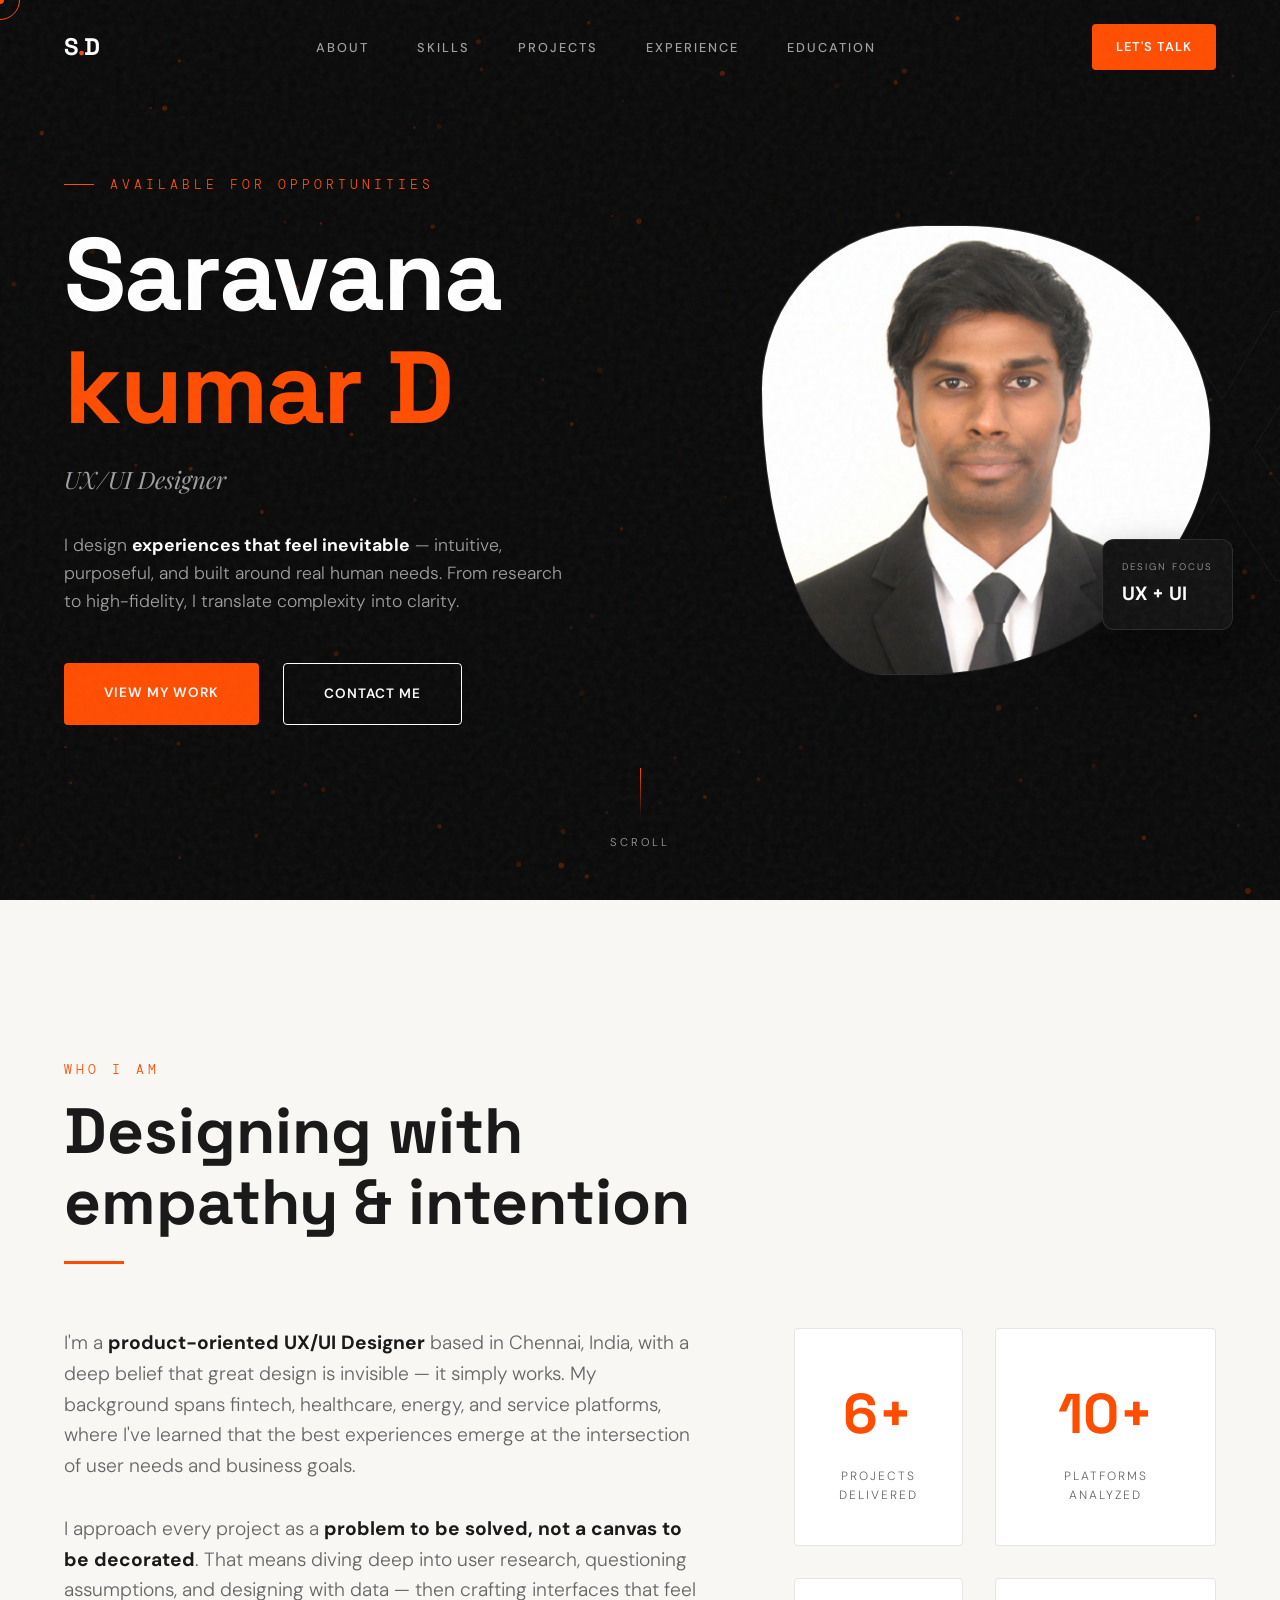
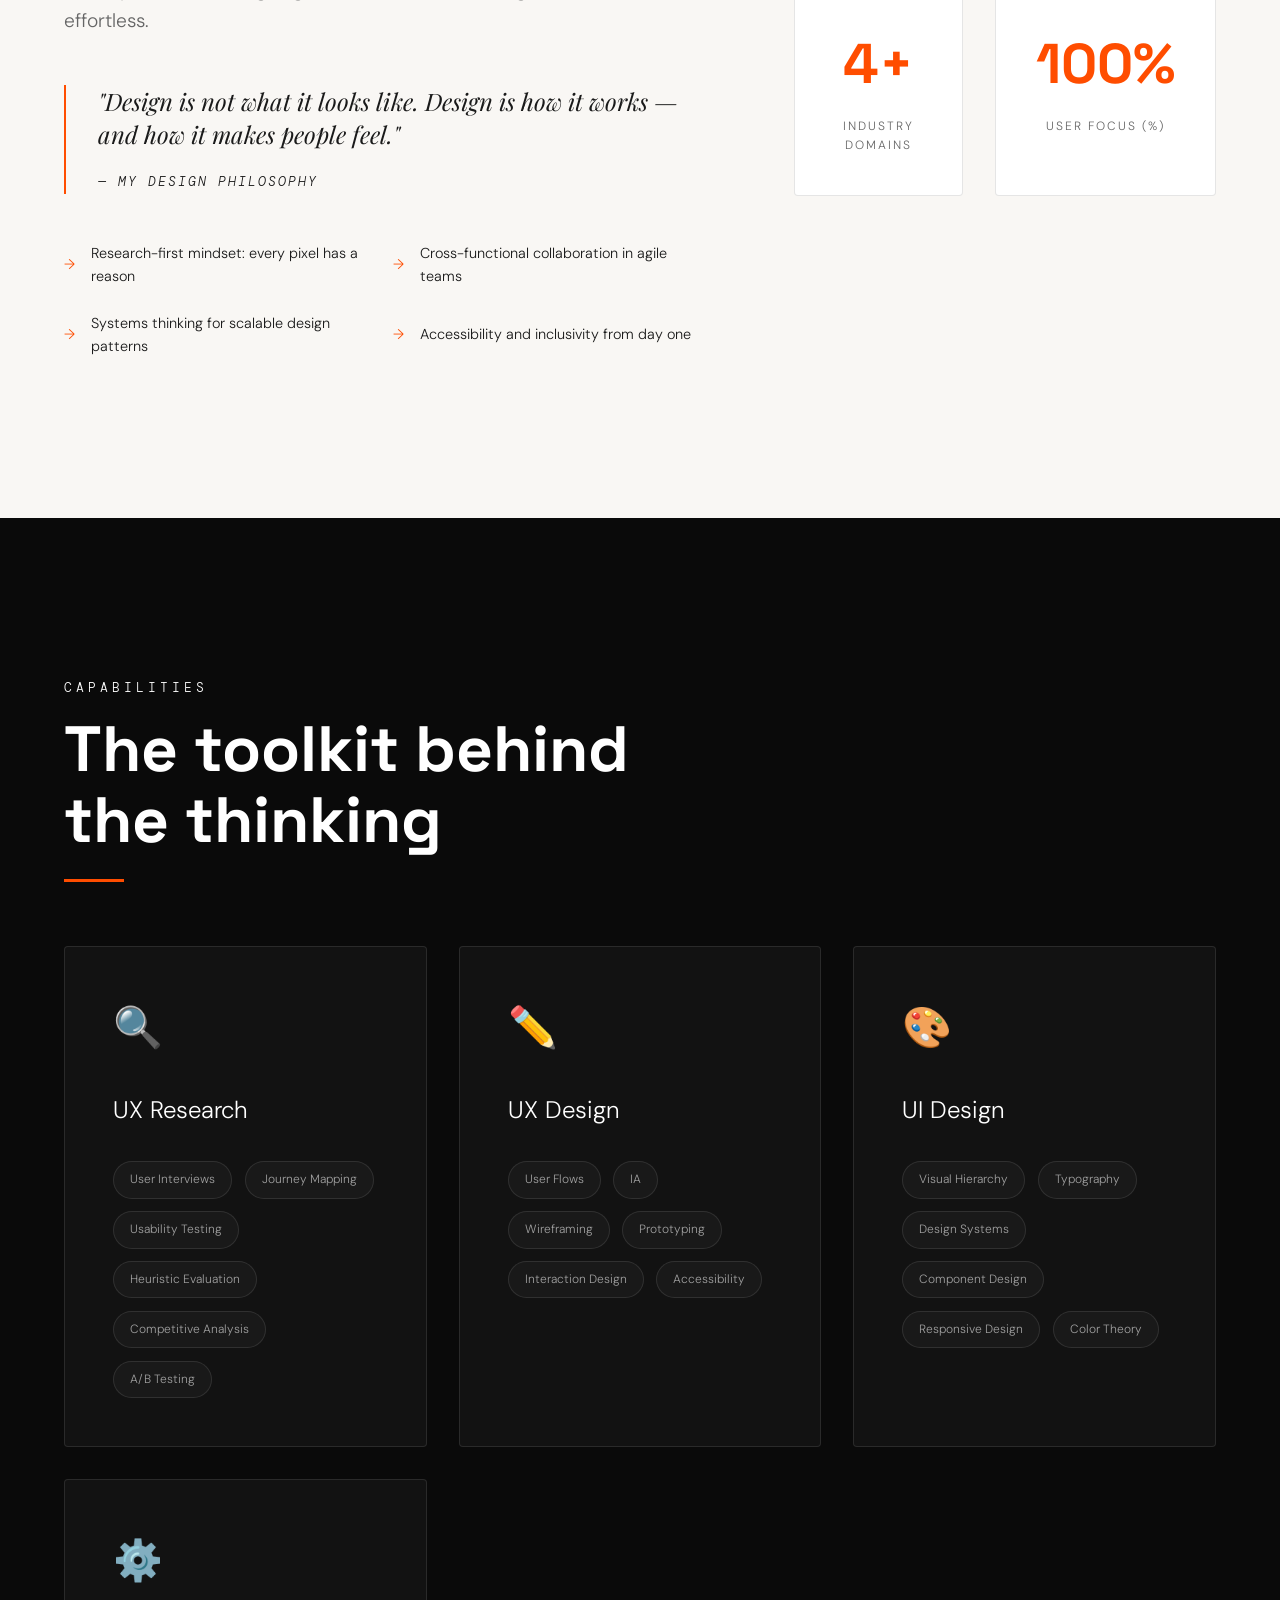
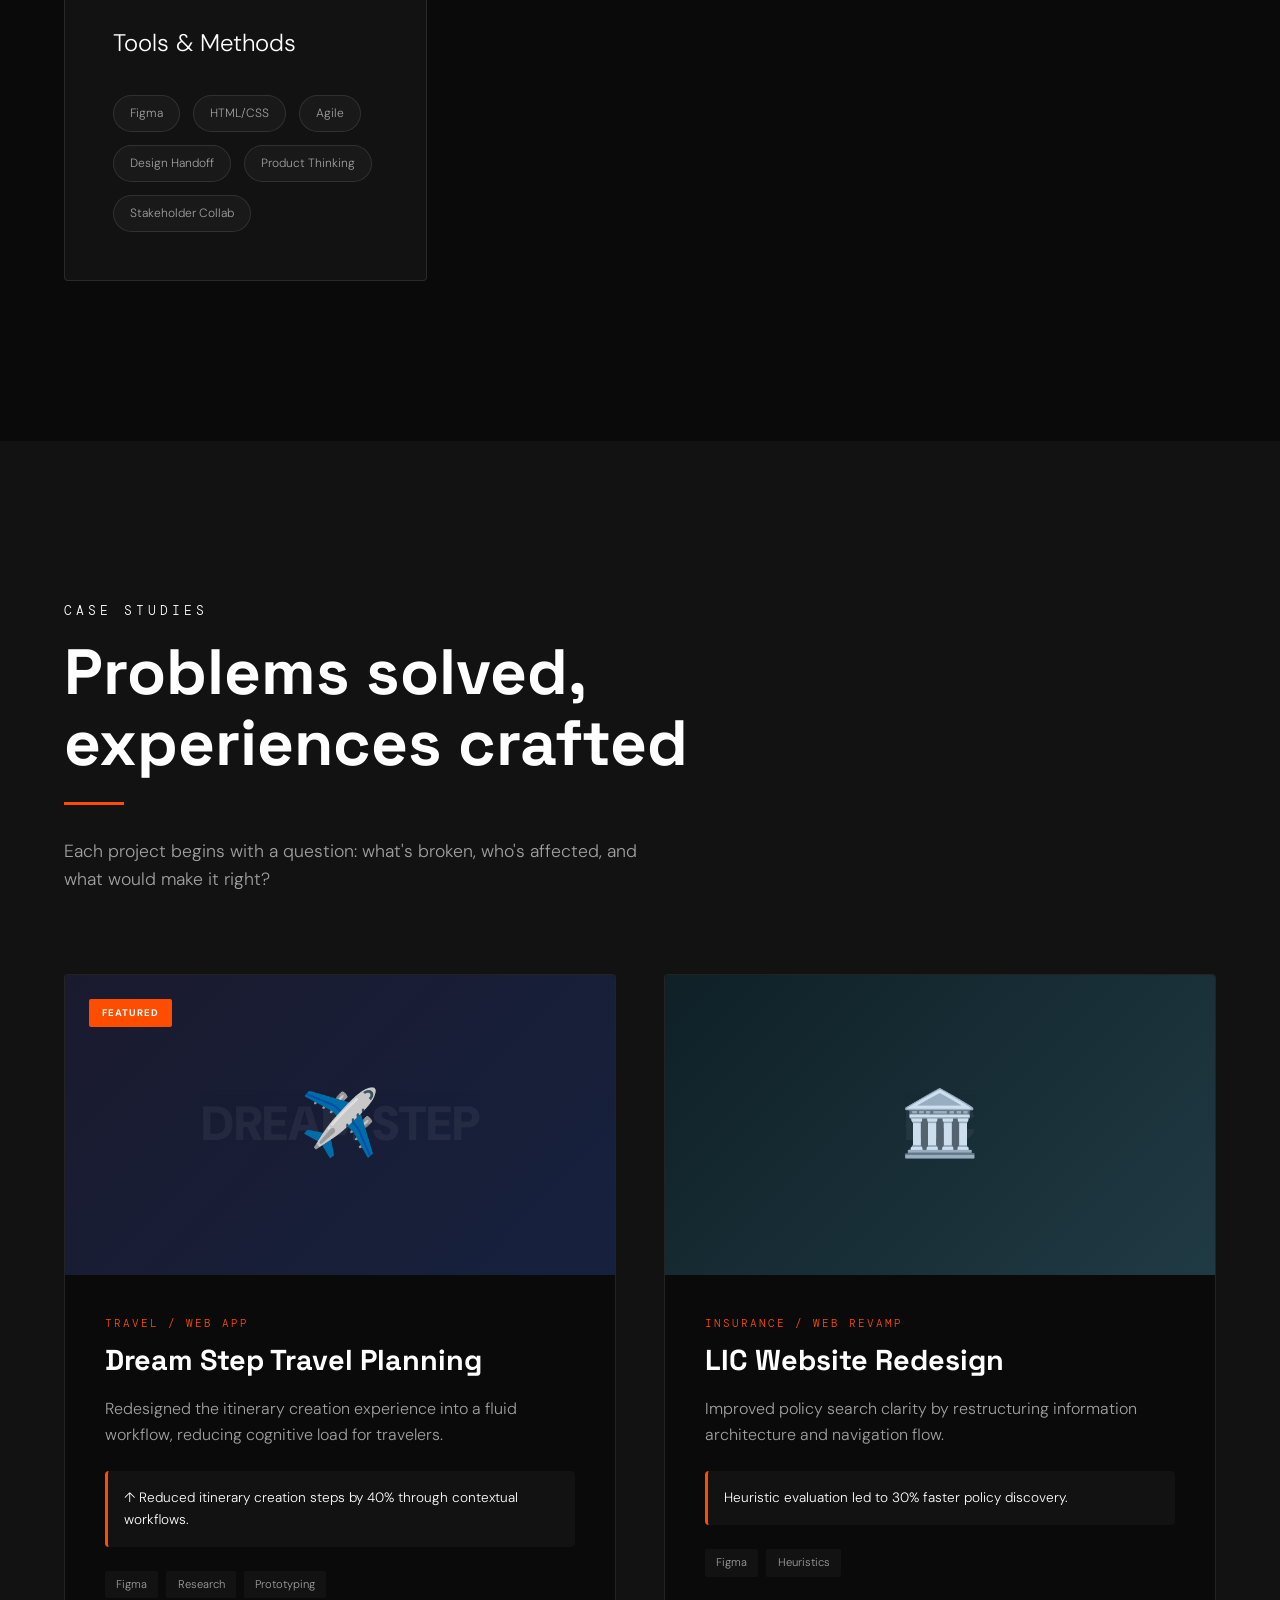
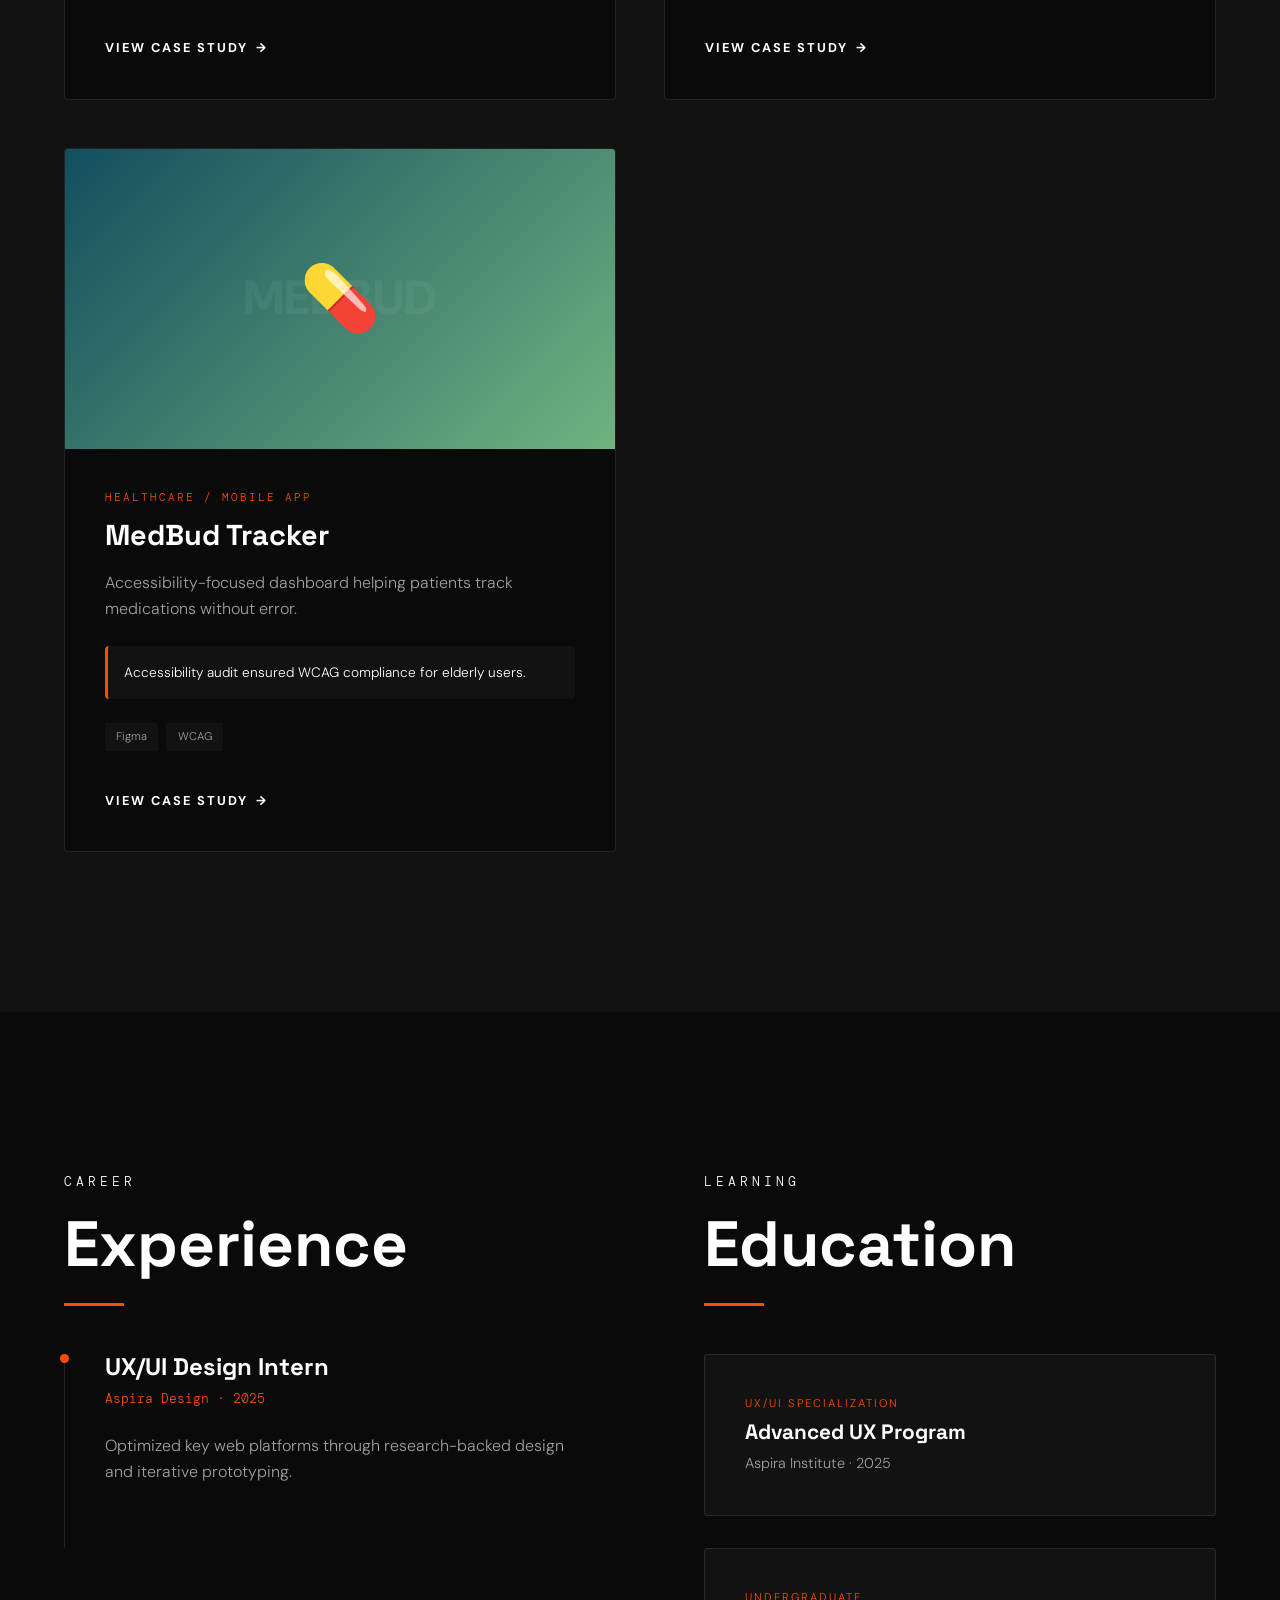
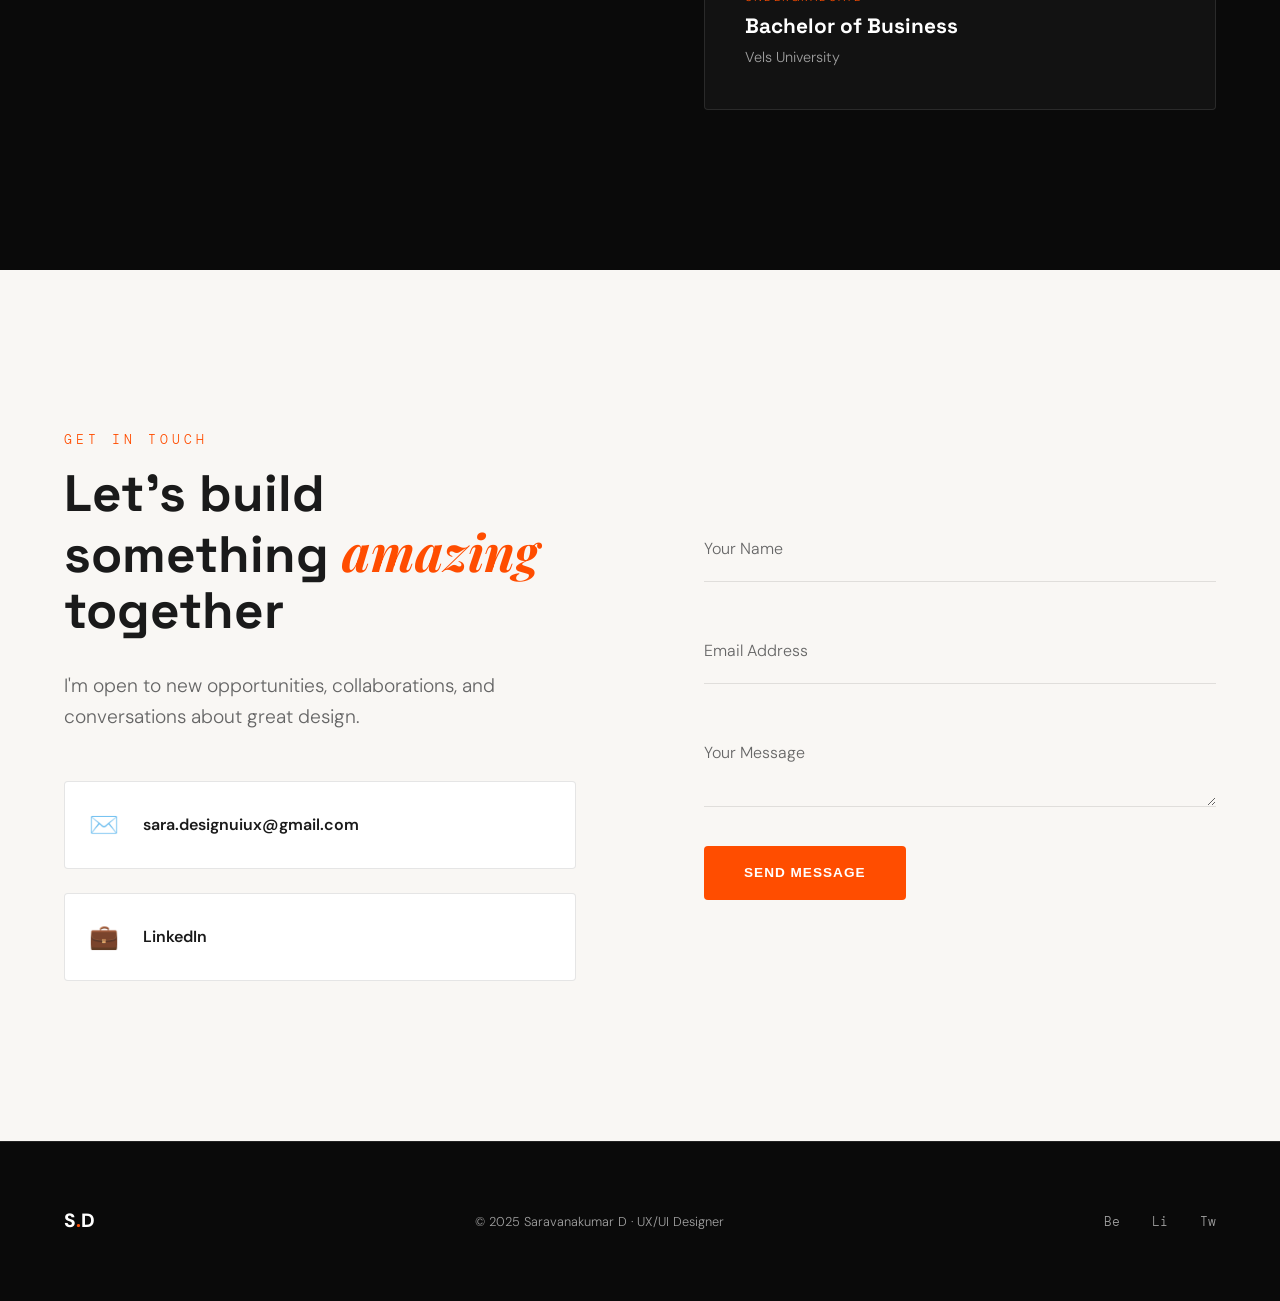
==== commit 3df13f30: "Update profile image and alignment" ====
--- a/index.html
+++ b/index.html
@@ -98,13 +98,7 @@
                 <div class="hero-avatar-wrap">
                     <div class="hero-dot"></div>
                     <div class="hero-avatar">
-                        <div class="hero-avatar-initials">SD</div>
-                        <div class="hero-avatar-inner">
-                            <svg class="hero-avatar-icon" viewBox="0 0 200 200" fill="none">
-                                <circle cx="100" cy="72" r="36" stroke="currentColor" stroke-width="3"/>
-                                <path d="M30 180c0-38.66 31.34-70 70-70s70 31.34 70 70" stroke="currentColor" stroke-width="3" stroke-linecap="round"/>
-                            </svg>
-                        </div>
+                        <img src="profile.jpeg" alt="Saravanakumar D" class="profile-img">
                     </div>
                     <div class="hero-badge floating">
                         <div class="badge-label">Design Focus</div>
--- a/styles.css
+++ b/styles.css
@@ -387,18 +387,11 @@
     100% { border-radius: 70% 30% 50% 50% / 30% 60% 40% 70%; }
 }
 
-.hero-avatar-initials {
-    font-size: 8rem;
-    font-weight: 900;
-    opacity: 0.1;
-    font-family: var(--font-sans);
-}
-
-.hero-avatar-inner {
-    position: absolute;
-    width: 60%;
-    color: var(--text-primary);
-    opacity: 0.2;
+.profile-img {
+    width: 100%;
+    height: 100%;
+    object-fit: cover;
+    object-position: center 10%;
 }
 
 .hero-badge {
